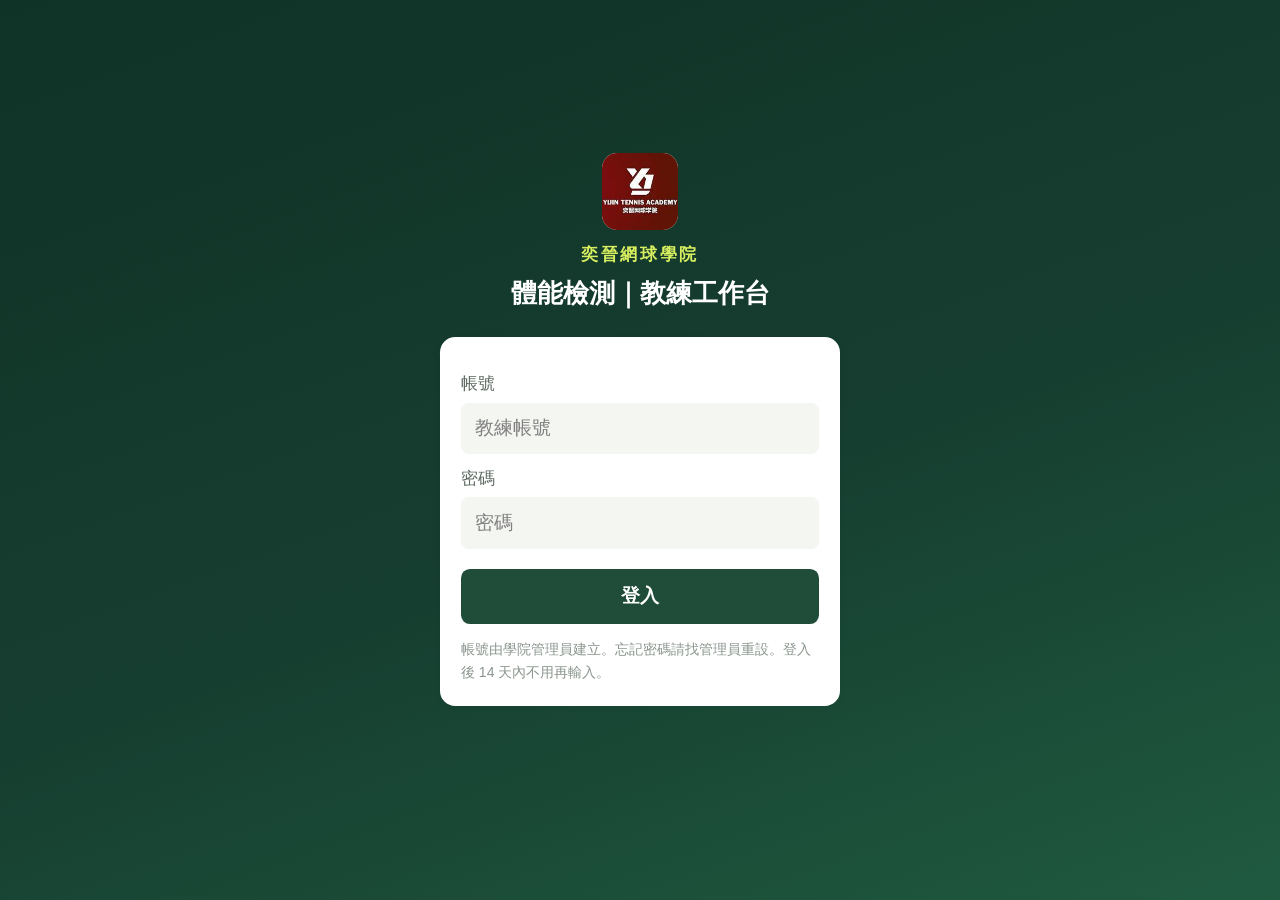
==== app/index.html @ 8dd58647 "app: index 切到橫幅導覽版" ====
<!DOCTYPE html>
<html lang="en">
  <head>
    <link rel="stylesheet" href="./assets/uni.d2fdec2b.css">

    <meta charset="UTF-8" />
    <script>
      var coverSupport = 'CSS' in window && typeof CSS.supports === 'function' && (CSS.supports('top: env(a)') ||
        CSS.supports('top: constant(a)'))
      document.write(
        '<meta name="viewport" content="width=device-width, user-scalable=no, initial-scale=1.0, maximum-scale=1.0, minimum-scale=1.0' +
        (coverSupport ? ', viewport-fit=cover' : '') + '" />')
    </script>
    <title>奕晉體能</title>
    <!--preload-links-->
    <!--app-context-->
    <script type="module" crossorigin src="./assets/index-J9jFbQ35.js"></script>
    <link rel="stylesheet" crossorigin href="./assets/index-BgIN2h4D.css">
  </head>
  <body>
    <div id="app"><!--app-html--></div>
  </body>
</html>
---- app/assets/uni.d2fdec2b.css ----
uni-button{position:relative;display:block;margin-left:auto;margin-right:auto;padding-left:14px;padding-right:14px;box-sizing:border-box;font-size:18px;text-align:center;text-decoration:none;line-height:2.55555556;border-radius:5px;-webkit-tap-highlight-color:transparent;overflow:hidden;color:#000;background-color:#f8f8f8;cursor:pointer}uni-button[hidden]{display:none!important}uni-button:after{content:" ";width:200%;height:200%;position:absolute;top:0;left:0;border:1px solid rgba(0,0,0,.2);transform:scale(.5);transform-origin:0 0;box-sizing:border-box;border-radius:10px}uni-button[native]{padding-left:0;padding-right:0}uni-button[native] .uni-button-cover-view-wrapper{border:inherit;border-color:inherit;border-radius:inherit;background-color:inherit}uni-button[native] .uni-button-cover-view-inner{padding-left:14px;padding-right:14px}uni-button uni-cover-view{line-height:inherit;white-space:inherit}uni-button[type=default]{color:#000;background-color:#f8f8f8}uni-button[type=primary]{color:#fff;background-color:#007aff}uni-button[type=warn]{color:#fff;background-color:#e64340}uni-button[disabled]{color:rgba(255,255,255,.6);cursor:not-allowed}uni-button[disabled][type=default],uni-button[disabled]:not([type]){color:rgba(0,0,0,.3);background-color:#f7f7f7}uni-button[disabled][type=primary]{background-color:rgba(0,122,255,.6)}uni-button[disabled][type=warn]{background-color:#ec8b89}uni-button[type=primary][plain]{color:#007aff;border:1px solid #007aff;background-color:transparent}uni-button[type=primary][plain][disabled]{color:rgba(0,0,0,.2);border-color:rgba(0,0,0,.2)}uni-button[type=primary][plain]:after{border-width:0}uni-button[type=default][plain]{color:#353535;border:1px solid #353535;background-color:transparent}uni-button[type=default][plain][disabled]{color:rgba(0,0,0,.2);border-color:rgba(0,0,0,.2)}uni-button[type=default][plain]:after{border-width:0}uni-button[plain]{color:#353535;border:1px solid #353535;background-color:transparent}uni-button[plain][disabled]{color:rgba(0,0,0,.2);border-color:rgba(0,0,0,.2)}uni-button[plain]:after{border-width:0}uni-button[plain][native] .uni-button-cover-view-inner{padding:0}uni-button[type=warn][plain]{color:#e64340;border:1px solid #e64340;background-color:transparent}uni-button[type=warn][plain][disabled]{color:rgba(0,0,0,.2);border-color:rgba(0,0,0,.2)}uni-button[type=warn][plain]:after{border-width:0}uni-button[size=mini]{display:inline-block;line-height:2.3;font-size:13px;padding:0 1.34em}uni-button[size=mini][native]{padding:0}uni-button[size=mini][native] .uni-button-cover-view-inner{padding:0 1.34em}uni-button[loading]:not([disabled]){cursor:progress}uni-button[loading]:before{content:" ";display:inline-block;width:18px;height:18px;vertical-align:middle;animation:uni-loading 1s steps(12,end) infinite;background-size:100%}uni-button[loading][type=primary]{color:rgba(255,255,255,.6);background-color:#0062cc}uni-button[loading][type=primary][plain]{color:#007aff;background-color:transparent}uni-button[loading][type=default]{color:rgba(0,0,0,.6);background-color:#dedede}uni-button[loading][type=default][plain]{color:#353535;background-color:transparent}uni-button[loading][type=warn]{color:rgba(255,255,255,.6);background-color:#ce3c39}uni-button[loading][type=warn][plain]{color:#e64340;background-color:transparent}uni-button[loading][native]:before{content:none}.button-hover{color:rgba(0,0,0,.6);background-color:#dedede}.button-hover[plain]{color:rgba(53,53,53,.6);border-color:rgba(53,53,53,.6);background-color:transparent}.button-hover[type=primary]{color:rgba(255,255,255,.6);background-color:#0062cc}.button-hover[type=primary][plain]{color:rgba(0,122,255,.6);border-color:rgba(0,122,255,.6);background-color:transparent}.button-hover[type=default]{color:rgba(0,0,0,.6);background-color:#dedede}.button-hover[type=default][plain]{color:rgba(53,53,53,.6);border-color:rgba(53,53,53,.6);background-color:transparent}.button-hover[type=warn]{color:rgba(255,255,255,.6);background-color:#ce3c39}.button-hover[type=warn][plain]{color:rgba(230,67,64,.6);border-color:rgba(230,67,64,.6);background-color:transparent}uni-canvas{width:300px;height:150px;display:block;position:relative}uni-canvas>.uni-canvas-canvas{position:absolute;top:0;left:0;width:100%;height:100%}uni-image{width:320px;height:240px;display:inline-block;overflow:hidden;position:relative}uni-image[hidden]{display:none}uni-image>div{width:100%;height:100%;background-repeat:no-repeat}uni-image>img{-webkit-touch-callout:none;-webkit-user-select:none;user-select:none;display:block;position:absolute;top:0;left:0;width:100%;height:100%;opacity:0}uni-image>.uni-image-will-change{will-change:transform}uni-input{display:block;font-size:16px;line-height:1.4em;height:1.4em;min-height:1.4em;overflow:hidden}uni-input[hidden]{display:none}.uni-input-wrapper,.uni-input-placeholder,.uni-input-form,.uni-input-input{outline:none;border:none;padding:0;margin:0;text-decoration:inherit}.uni-input-wrapper,.uni-input-form{display:flex;position:relative;width:100%;height:100%;flex-direction:column;justify-content:center}.uni-input-placeholder,.uni-input-input{width:100%}.uni-input-placeholder{position:absolute;top:auto!important;left:0;color:gray;overflow:hidden;text-overflow:clip;white-space:pre;word-break:keep-all;pointer-events:none;line-height:inherit}.uni-input-input{position:relative;display:block;height:100%;background:none;color:inherit;opacity:1;font:inherit;line-height:inherit;letter-spacing:inherit;text-align:inherit;text-indent:inherit;text-transform:inherit;text-shadow:inherit}.uni-input-input[type=search]::-webkit-search-cancel-button,.uni-input-input[type=search]::-webkit-search-decoration{display:none}.uni-input-input::-webkit-outer-spin-button,.uni-input-input::-webkit-inner-spin-button{-webkit-appearance:none;appearance:none;margin:0}.uni-input-input[type=number]{-moz-appearance:textfield}.uni-input-input:disabled{-webkit-text-fill-color:currentcolor}uni-picker-view-column{flex:1;position:relative;height:100%;overflow:hidden}uni-picker-view-column[hidden]{display:none}.uni-picker-view-group{height:100%;overflow:hidden}.uni-picker-view-mask{transform:translateZ(0)}.uni-picker-view-indicator,.uni-picker-view-mask{position:absolute;left:0;width:100%;z-index:3;pointer-events:none}.uni-picker-view-mask{top:0;height:100%;margin:0 auto;background-image:linear-gradient(180deg,rgba(255,255,255,.95),rgba(255,255,255,.6)),linear-gradient(0deg,rgba(255,255,255,.95),rgba(255,255,255,.6));background-position:top,bottom;background-size:100% 102px;background-repeat:no-repeat;transform:translateZ(0)}.uni-picker-view-indicator{height:34px;top:50%;transform:translateY(-50%)}.uni-picker-view-content{position:absolute;top:0;left:0;width:100%;will-change:transform;padding:102px 0;cursor:pointer}.uni-picker-view-content>*{height:var(--picker-view-column-indicator-height);overflow:hidden}.uni-picker-view-indicator:before{top:0;border-top:1px solid #e5e5e5;transform-origin:0 0;transform:scaleY(.5)}.uni-picker-view-indicator:after{bottom:0;border-bottom:1px solid #e5e5e5;transform-origin:0 100%;transform:scaleY(.5)}.uni-picker-view-indicator:after,.uni-picker-view-indicator:before{content:" ";position:absolute;left:0;right:0;height:1px;color:#e5e5e5}uni-picker-view{display:block}.uni-picker-view-wrapper{display:flex;position:relative;overflow:hidden;height:100%}uni-picker-view[hidden]{display:none}.uni-scroll-view-refresher{position:relative;overflow:hidden;flex-shrink:0}.uni-scroll-view-refresher-container{position:absolute;width:100%;bottom:0;display:flex;flex-direction:column-reverse}.uni-scroll-view-refresh{position:absolute;top:0;left:0;right:0;bottom:0;display:flex;flex-direction:row;justify-content:center;align-items:center}.uni-scroll-view-refresh-inner{display:flex;align-items:center;justify-content:center;line-height:0;width:40px;height:40px;border-radius:50%;background-color:#fff;box-shadow:0 1px 6px rgba(0,0,0,.118),0 1px 4px rgba(0,0,0,.118)}.uni-scroll-view-refresh__spinner{transform-origin:center center;animation:uni-scroll-view-refresh-rotate 2s linear infinite}.uni-scroll-view-refresh__spinner>circle{stroke:currentColor;stroke-linecap:round;animation:uni-scroll-view-refresh-dash 2s linear infinite}@keyframes uni-scroll-view-refresh-rotate{0%{transform:rotate(0)}to{transform:rotate(360deg)}}@keyframes uni-scroll-view-refresh-dash{0%{stroke-dasharray:1,200;stroke-dashoffset:0}50%{stroke-dasharray:89,200;stroke-dashoffset:-35px}to{stroke-dasharray:89,200;stroke-dashoffset:-124px}}@keyframes once-show{0%{top:0}}uni-resize-sensor,uni-resize-sensor>div{position:absolute;left:0;top:0;right:0;bottom:0;overflow:hidden}uni-resize-sensor{display:block;z-index:-1;visibility:hidden;animation:once-show 1ms}uni-resize-sensor>div>div{position:absolute;left:0;top:0}uni-resize-sensor>div:first-child>div{width:100000px;height:100000px}uni-resize-sensor>div:last-child>div{width:200%;height:200%}uni-scroll-view{display:block;width:100%}uni-scroll-view[hidden]{display:none}.uni-scroll-view{position:relative;-webkit-overflow-scrolling:touch;width:100%;height:100%;max-height:inherit}.uni-scroll-view-scrollbar-hidden::-webkit-scrollbar{display:none}.uni-scroll-view-scrollbar-hidden{-moz-scrollbars:none;scrollbar-width:none}.uni-scroll-view-content{width:100%;height:100%}uni-switch{-webkit-tap-highlight-color:transparent;display:inline-block;cursor:pointer}uni-switch[hidden]{display:none}uni-switch[disabled]{cursor:not-allowed}uni-switch[disabled] .uni-switch-input{opacity:.7}.uni-switch-wrapper{display:inline-flex;align-items:center;vertical-align:middle}.uni-switch-input{-webkit-appearance:none;appearance:none;position:relative;width:52px;height:32px;margin-right:5px;border:1px solid #dfdfdf;outline:0;border-radius:16px;box-sizing:border-box;background-color:#dfdfdf;transition:background-color .1s,border .1s}.uni-switch-input:before{content:" ";position:absolute;top:0;left:0;width:50px;height:30px;border-radius:15px;background-color:#fdfdfd;transition:transform .3s}.uni-switch-input:after{content:" ";position:absolute;top:0;left:0;width:30px;height:30px;border-radius:15px;background-color:#fff;box-shadow:0 1px 3px rgba(0,0,0,.4);transition:-webkit-transform .3s;transition:transform .3s;transition:transform .3s,-webkit-transform .3s}.uni-switch-input.uni-switch-input-checked{border-color:#007aff;background-color:#007aff}.uni-switch-input.uni-switch-input-checked:before{transform:scale(0)}.uni-switch-input.uni-switch-input-checked:after{transform:translate(20px)}uni-switch .uni-checkbox-input{margin-right:5px;-webkit-appearance:none;appearance:none;outline:0;border:1px solid #d1d1d1;background-color:#fff;border-radius:3px;width:22px;height:22px;position:relative;color:#007aff}uni-switch:not([disabled]) .uni-checkbox-input:hover{border-color:#007aff}uni-switch .uni-checkbox-input svg{fill:#007aff;font-size:22px;position:absolute;top:50%;left:50%;transform:translate(-50%,-48%) scale(.73)}.uni-checkbox-input.uni-checkbox-input-disabled{background-color:#e1e1e1}.uni-checkbox-input.uni-checkbox-input-disabled:before{color:#adadad}uni-text[selectable]{cursor:auto;-webkit-user-select:text;user-select:text}uni-text{white-space:pre-line}uni-textarea{width:300px;height:150px;display:block;position:relative;font-size:16px;line-height:normal;white-space:pre-wrap;word-break:break-all}uni-textarea[hidden]{display:none}uni-textarea[auto-height=true]{height:fit-content!important}.uni-textarea-wrapper,.uni-textarea-placeholder,.uni-textarea-line,.uni-textarea-compute,.uni-textarea-textarea{outline:none;border:none;padding:0;margin:0;text-decoration:inherit}.uni-textarea-wrapper{display:block;position:relative;width:100%;height:100%;min-height:inherit;overflow-y:hidden}.uni-textarea-placeholder,.uni-textarea-line,.uni-textarea-compute,.uni-textarea-textarea{position:absolute;width:100%;height:100%;left:0;top:0;white-space:inherit;word-break:inherit}.uni-textarea-placeholder{color:gray;overflow:hidden}.uni-textarea-line,.uni-textarea-compute{visibility:hidden;height:auto}.uni-textarea-line{width:1em}.uni-textarea-compute-auto-height{overflow-wrap:break-word}.uni-textarea-textarea{resize:none;background:none;color:inherit;opacity:1;font:inherit;line-height:inherit;letter-spacing:inherit;text-align:inherit;text-indent:inherit;text-transform:inherit;text-shadow:inherit}.uni-textarea-textarea-fix-margin{width:auto;right:0;margin:0 -3px}.uni-textarea-textarea:disabled{-webkit-text-fill-color:currentcolor}uni-view{display:block}uni-view[hidden]{display:none}uni-modal{position:fixed;top:0;right:0;bottom:0;left:0;z-index:999;display:block;box-sizing:border-box}.uni-modal{position:fixed;z-index:999;width:80%;max-width:300px;top:50%;left:50%;transform:translate(-50%,-50%);background-color:#fff;text-align:center;border-radius:3px;overflow:hidden}.uni-modal *{box-sizing:border-box}.uni-modal__hd{padding:1em 1.6em .3em}.uni-modal__title{font-weight:400;font-size:18px;word-wrap:break-word;word-break:break-all;white-space:pre-wrap;overflow:hidden;text-overflow:ellipsis;display:-webkit-box;-webkit-line-clamp:2;-webkit-box-orient:vertical}.uni-modal__bd{padding:1.3em 1.6em;min-height:40px;font-size:15px;line-height:1.4;word-wrap:break-word;word-break:break-all;white-space:pre-wrap;color:#999;max-height:400px;overflow-x:hidden;overflow-y:auto}.uni-modal__textarea{resize:none;border:0;margin:0;width:90%;padding:10px;font-size:20px;outline:none;border:none;background-color:#eee;text-decoration:inherit;line-height:1.2}.uni-modal__ft{position:relative;line-height:48px;font-size:18px;display:flex}.uni-modal__ft:after{content:" ";position:absolute;left:0;top:0;right:0;height:1px;border-top:1px solid #d5d5d6;color:#d5d5d6;transform-origin:0 0;transform:scaleY(.5)}.uni-modal__btn{display:block;flex:1;color:#3cc51f;text-decoration:none;-webkit-tap-highlight-color:rgba(0,0,0,0);position:relative;cursor:pointer}.uni-modal__btn:active{background-color:#eee}.uni-modal__btn:after{content:" ";position:absolute;left:0;top:0;width:1px;bottom:0;border-left:1px solid #d5d5d6;color:#d5d5d6;transform-origin:0 0;transform:scaleX(.5)}.uni-modal__btn:first-child:after{display:none}.uni-modal__btn_default{color:#353535}.uni-modal__btn_primary{color:#007aff}uni-toast{position:fixed;top:0;right:0;bottom:0;left:0;z-index:999;display:block;box-sizing:border-box;pointer-events:none;font-size:16px}uni-toast .uni-sample-toast{position:fixed;z-index:999;top:50%;left:50%;transform:translate(-50%,-50%);text-align:center;width:max-content;max-width:80%;max-width:min(200px,80%);box-sizing:border-box;padding:12px 20px;background-color:rgba(76,76,76,.95);border-radius:10px}uni-toast .uni-simple-toast__text{display:-webkit-box;-webkit-box-orient:vertical;-webkit-line-clamp:2;overflow:hidden;margin:0;color:#fff;font-size:16px;line-height:1.4;text-align:center;max-width:100%;word-break:break-word;white-space:normal}uni-toast .uni-sample-toast.uni-toast--top{top:12px;top:calc(12px + env(safe-area-inset-top,0px));transform:translate(-50%)}uni-toast .uni-sample-toast.uni-toast--bottom{top:auto;bottom:12px;bottom:calc(12px + env(safe-area-inset-bottom,0px));transform:translate(-50%)}uni-toast .uni-mask{pointer-events:auto}uni-toast .uni-toast{position:fixed;z-index:999;width:140px;height:140px;display:flex;flex-direction:column;align-items:center;justify-content:center;top:50%;left:50%;transform:translate(-50%,-50%);background:rgba(76,76,76,.95);text-align:center;border-radius:10px;color:#fff}.uni-toast *{box-sizing:border-box}uni-toast .uni-toast__icon{margin:0;flex-shrink:0;width:36px!important;height:36px!important;object-fit:contain;vertical-align:baseline!important}.uni-icon_toast{margin:15px 0 0}.uni-icon_toast.uni-icon-success-no-circle:before{color:#fff;font-size:55px}.uni-icon_toast.uni-loading{margin:20px 0 0;width:38px;height:38px;vertical-align:baseline}uni-toast .uni-toast__content{display:-webkit-box;-webkit-box-orient:vertical;-webkit-line-clamp:2;margin:16px 0 0;padding:0 8px;max-width:100%;overflow:hidden;font-size:16px;line-height:1.4;color:#fff;word-break:break-word;white-space:normal}uni-picker{position:relative;display:block;cursor:pointer}uni-picker[hidden]{display:none}uni-picker[disabled]{cursor:not-allowed}.uni-picker-container{display:none;position:fixed;left:0;right:0;top:0;bottom:0;box-sizing:border-box;z-index:999;font-size:16px}.uni-picker-container .uni-picker-custom *{box-sizing:border-box}.uni-picker-container .uni-picker-custom{position:fixed;left:0;bottom:0;transform:translateY(100%);backface-visibility:hidden;z-index:999;width:100%;background-color:#fff;visibility:hidden;transition:transform .3s,visibility .3s}.uni-picker-container .uni-picker-custom.uni-picker-toggle{visibility:visible;transform:translate(0)}.uni-picker-container .uni-picker-content{position:relative;display:block;width:100%;height:238px;background-color:#fff}.uni-picker-container .uni-picker-item{padding:0;height:34px;line-height:34px;text-align:center;color:#000;text-overflow:ellipsis;white-space:nowrap;overflow:hidden;cursor:pointer}.uni-picker-container .uni-picker-header{display:block;position:relative;text-align:center;width:100%;height:45px}.uni-picker-container .uni-picker-header:after{content:"";position:absolute;left:0;bottom:0;right:0;height:1px;clear:both;border-bottom:1px solid #e5e5e5;color:#e5e5e5;transform-origin:0 100%;transform:scaleY(.5)}.uni-picker-container .uni-picker-action{display:block;max-width:50%;top:0;height:100%;box-sizing:border-box;padding:0 14px;font-size:17px;line-height:45px;overflow:hidden;cursor:pointer}.uni-picker-container .uni-picker-action.uni-picker-action-cancel{float:left;color:#888}.uni-picker-container .uni-picker-action.uni-picker-action-confirm{float:right;color:#007aff}.uni-picker-container .uni-picker-select{display:none}.uni-picker-system{position:absolute;display:none;display:block;top:0;left:0;width:100%;height:100%;overflow:hidden}.uni-picker-system>.uni-picker-system_input{position:absolute;border:none;height:100%;opacity:0;cursor:pointer}.uni-picker-system>.uni-picker-system_input.firefox{top:0;left:0;width:100%}.uni-picker-system>.uni-picker-system_input.chrome{top:0;left:0;width:2em;font-size:32px;height:32px}@media screen and (min-width: 500px) and (min-height: 500px){.uni-mask.uni-picker-mask{background:none}.uni-picker-container .uni-picker-custom{width:300px!important;left:50%;right:auto;top:50%;bottom:auto;transform:translate(-50%,-50%);opacity:0;border-radius:5px;transition:opacity .3s,visibility .3s;box-shadow:0 0 20px 5px rgba(0,0,0,.3)}.uni-picker-container .uni-picker-header{border-radius:5px 5px 0 0}.uni-picker-container .uni-picker-content{transform:translate(0 0);overflow:hidden;border-radius:0 0 5px 5px}.uni-picker-container .uni-picker-custom.uni-picker-toggle{opacity:1;transform:translate(-50%,-50%)}.uni-selector-select .uni-picker-header,.uni-selector-select .uni-picker-content{display:none}.uni-selector-select .uni-picker-select{display:block;max-height:300px;overflow:auto;background-color:#fff;border-radius:5px;padding:6px 0}.uni-selector-select .uni-picker-item{padding:0 10px;color:#555}.uni-selector-select .uni-picker-item:hover{background-color:#f6f6f6}.uni-selector-select .uni-picker-item.selected{color:#007aff}}
---- app/assets/index-BgIN2h4D.css ----
*{margin:0;-webkit-tap-highlight-color:transparent}html,body{-webkit-user-select:none;-moz-user-select:none;user-select:none;width:100%;height:100%}body{overflow-x:hidden;font-size:16px}uni-app,uni-page,uni-page-wrapper,uni-page-body{display:block;box-sizing:border-box;width:100%}uni-page-wrapper{position:relative}#app,uni-app,uni-page,uni-page-wrapper{height:100%}.uni-mask{position:fixed;z-index:999;top:0;right:0;left:0;bottom:0;background:rgba(0,0,0,.5)}.uni-fade-enter-active,.uni-fade-leave-active{transition-duration:.25s;transition-property:opacity;transition-timing-function:ease}.uni-fade-enter-from,.uni-fade-leave-active{opacity:0}.uni-loading,uni-button[loading]:before{background-color:transparent;background-image:url(data:image/svg+xml;base64,\ [base64]);background-repeat:no-repeat}.uni-loading{width:20px;height:20px;display:inline-block;vertical-align:middle;animation:uni-loading 1s steps(12,end) infinite;background-size:100%}@keyframes uni-loading{0%{transform:rotate3d(0,0,1,0)}to{transform:rotate3d(0,0,1,360deg)}}html{--primary-color: #007aff;--UI-BG: #fff;--UI-BG-1: #f7f7f7;--UI-BG-2: #fff;--UI-BG-3: #f7f7f7;--UI-BG-4: #4c4c4c;--UI-BG-5: #fff;--UI-FG: #000;--UI-FG-0: rgba(0, 0, 0, .9);--UI-FG-HALF: rgba(0, 0, 0, .9);--UI-FG-1: rgba(0, 0, 0, .5);--UI-FG-2: rgba(0, 0, 0, .3);--UI-FG-3: rgba(0, 0, 0, .1)}uni-page[data-type] uni-page-body{background-color:transparent}body:after{position:fixed;content:"";left:-1000px;top:-1000px;animation:shadow-preload .1s;animation-delay:3s}@keyframes shadow-preload{0%{background-image:url(https://cdn.dcloud.net.cn/img/shadow-grey.png)}to{background-image:url(https://cdn.dcloud.net.cn/img/shadow-grey.png)}}.uni-async-error{position:absolute;left:0;right:0;top:0;bottom:0;color:#999;padding:100px 10px;text-align:center}.uni-async-loading{box-sizing:border-box;width:100%;padding:50px;text-align:center}.uni-async-loading .uni-loading{width:30px;height:30px}uni-page-head{display:block;box-sizing:border-box}.uni-page-head{position:fixed;left:var(--window-left);right:var(--window-right);height:44px;height:calc(44px + constant(safe-area-inset-top));height:calc(44px + env(safe-area-inset-top));padding:7px 3px;padding-top:calc(7px + constant(safe-area-inset-top));padding-top:calc(7px + env(safe-area-inset-top));display:flex;overflow:hidden;justify-content:space-between;box-sizing:border-box;z-index:998;color:#fff;background-color:#000;transition-property:all}.uni-page-head *{box-sizing:border-box}.uni-page-head .uni-btn-icon{overflow:hidden;min-width:1em;font-style:normal}.uni-page-head-titlePenetrate,.uni-page-head-titlePenetrate .uni-page-head-bd,.uni-page-head-titlePenetrate .uni-page-head-bd *{pointer-events:none}.uni-page-head-titlePenetrate *{pointer-events:auto}.uni-page-head.uni-page-head-transparent .uni-page-head-ft>div{justify-content:center}.uni-page-head~.uni-placeholder{width:100%;height:44px;height:calc(44px + constant(safe-area-inset-top));height:calc(44px + env(safe-area-inset-top))}.uni-placeholder-titlePenetrate{pointer-events:none}.uni-page-head-hd{display:flex;align-items:center;font-size:16px}.uni-page-head-bd{position:absolute;left:70px;right:70px;min-width:0;-webkit-user-select:auto;-moz-user-select:auto;user-select:auto}.uni-page-head-btn{position:relative;width:auto;margin:0 2px;word-break:keep-all;white-space:pre;cursor:pointer;font-size:0px}.uni-page-head-transparent .uni-page-head-btn{display:flex;align-items:center;width:32px;height:32px;border-radius:50%;background-color:rgba(0,0,0,.5)}.uni-page-head-btn-red-dot:after{content:attr(badge-text);position:absolute;right:0;top:0;background-color:red;color:#fff;width:18px;height:18px;line-height:18px;border-radius:18px;overflow:hidden;transform:scale(.5) translate(40%,-40%);transform-origin:100% 0}.uni-page-head-btn-red-dot[badge-text]:after{font-size:12px;width:auto;min-width:18px;max-width:42px;text-align:center;padding:0 3px;transform:scale(.7) translate(40%,-40%)}.uni-page-head-btn-select svg{vertical-align:middle;margin-left:2px;transform:rotate(270deg) scale(.8)}.uni-page-head-search{position:relative;display:flex;flex:1;margin:0 2px;line-height:30px;font-size:15px}.uni-page-head-search-input{width:100%;height:100%;padding-left:34px;text-align:left}.uni-page-head-search-input .uni-input-input:disabled{pointer-events:none}.uni-page-head-search-placeholder{position:absolute;max-width:100%;height:100%;padding-left:34px;overflow:hidden;word-break:keep-all;white-space:pre}.uni-page-head-search-placeholder-right{right:0}.uni-page-head-search-placeholder-center{left:50%;transform:translate(-50%)}.uni-page-head-search-icon{position:absolute;top:0;left:2px;width:30px;height:30px;display:flex;justify-content:center;align-items:center}.uni-page-head-ft{display:flex;align-items:center;flex-direction:row-reverse;font-size:13px}.uni-page-head__title{font-weight:700;font-size:16px;line-height:30px;text-align:center;overflow:hidden;white-space:nowrap;text-overflow:ellipsis}.uni-page-head__title .uni-loading{width:16px;height:16px;margin-top:-3px}.uni-page-head__title .uni-page-head__title_image{width:auto;height:26px;vertical-align:middle}.uni-page-head-shadow{overflow:visible}.uni-page-head-shadow:after{content:"";position:absolute;left:0;right:0;top:100%;height:5px;background-size:100% 100%}uni-page-head[uni-page-head-type=default]~uni-page-wrapper{height:calc(100% - 44px);height:calc(100% - 44px - constant(safe-area-inset-top));height:calc(100% - 44px - env(safe-area-inset-top))}.uni-page-head-shadow-grey:after{background-image:url(https://cdn.dcloud.net.cn/img/shadow-grey.png)}.uni-page-head-shadow-blue:after{background-image:url(https://cdn.dcloud.net.cn/img/shadow-blue.png)}.uni-page-head-shadow-green:after{background-image:url(https://cdn.dcloud.net.cn/img/shadow-green.png)}.uni-page-head-shadow-orange:after{background-image:url(https://cdn.dcloud.net.cn/img/shadow-orange.png)}.uni-page-head-shadow-red:after{background-image:url(https://cdn.dcloud.net.cn/img/shadow-red.png)}.uni-page-head-shadow-yellow:after{background-image:url(https://cdn.dcloud.net.cn/img/shadow-yellow.png)}uni-page-refresh{position:absolute;top:0;width:100%;height:40px;display:block;box-sizing:border-box}.uni-page-refresh{position:absolute;top:-45px;left:50%;transform:translate3d(-50%,0,0);width:40px;height:40px;justify-content:center;align-items:center;background:#fff;border-radius:50%;box-shadow:0 1px 6px rgba(0,0,0,.118),0 1px 4px rgba(0,0,0,.118);display:none;z-index:997}.uni-page-refresh-inner{display:flex;align-items:center;justify-content:center;line-height:0;width:40px;height:40px;border-radius:50%}.uni-page-refresh--pulling .uni-page-refresh,.uni-page-refresh--aborting .uni-page-refresh,.uni-page-refresh--reached .uni-page-refresh,.uni-page-refresh--refreshing .uni-page-refresh,.uni-page-refresh--restoring .uni-page-refresh{display:flex}.uni-page-refresh--pulling .uni-page-refresh__spinner,.uni-page-refresh--aborting .uni-page-refresh__spinner,.uni-page-refresh--reached .uni-page-refresh__spinner,.uni-page-refresh--refreshing .uni-page-refresh__icon,.uni-page-refresh--restoring .uni-page-refresh__icon{display:none}.uni-page-refresh--refreshing .uni-page-refresh__spinner{transform-origin:center center;animation:uni-page-refresh-rotate 2s linear infinite}.uni-page-refresh--refreshing .uni-page-refresh__path{stroke-dasharray:1,200;stroke-dashoffset:0;stroke-linecap:round;animation:uni-page-refresh-dash 1.5s ease-in-out infinite,uni-page-refresh-colorful 6s ease-in-out infinite}@keyframes uni-page-refresh-rotate{to{transform:rotate(360deg)}}@keyframes uni-page-refresh-dash{0%{stroke-dasharray:1,200;stroke-dashoffset:0}50%{stroke-dasharray:89,200;stroke-dashoffset:-35px}to{stroke-dasharray:89,200;stroke-dashoffset:-124px}}uni-page-body{background:#f4f6f2;color:#1b1f1c;font-family:-apple-system,PingFang TC,PingFang SC,Microsoft JhengHei,sans-serif;font-size:.875rem;line-height:1.6}body{background:#f4f6f2}.wrap{padding:.75rem .875rem 1.875rem}.card{background:#fff;border-radius:.625rem;padding:.875rem;margin-bottom:.75rem;box-shadow:0 .0625rem .3125rem rgba(20,40,30,.05)}.card-title{font-size:1rem;font-weight:700;margin-bottom:.5rem;display:flex;align-items:center;justify-content:space-between}.muted{color:#6b736d;font-size:.75rem}.btn{background:#1f4d3a;color:#fff;border-radius:.4375rem;font-size:.9375rem;font-weight:600;padding:.6875rem 0;text-align:center;border:none;line-height:1.4}.btn:after{border:none}.btn-ghost{background:#fff;color:#1f4d3a;border:.0625rem solid #1F4D3A}.btn[disabled]{opacity:.5}.tag{display:inline-block;font-size:.6875rem;padding:.0625rem .4375rem;border-radius:31.21875rem;background:#eef2ee;color:#3e4a42;margin-right:.3125rem}.tag-good{background:#e3f1e6;color:#1e6b3a}.tag-bad{background:#fbe8e3;color:#a8412d}.tag-mid{background:#f2f0e2;color:#6e6420}.input{background:#f4f6f2;border-radius:.375rem;padding:.5625rem .6875rem;font-size:.9375rem;height:1.375rem}.demo-bar{background:#fff6d6;color:#6e5a12;font-size:.6875rem;padding:.375rem .875rem}
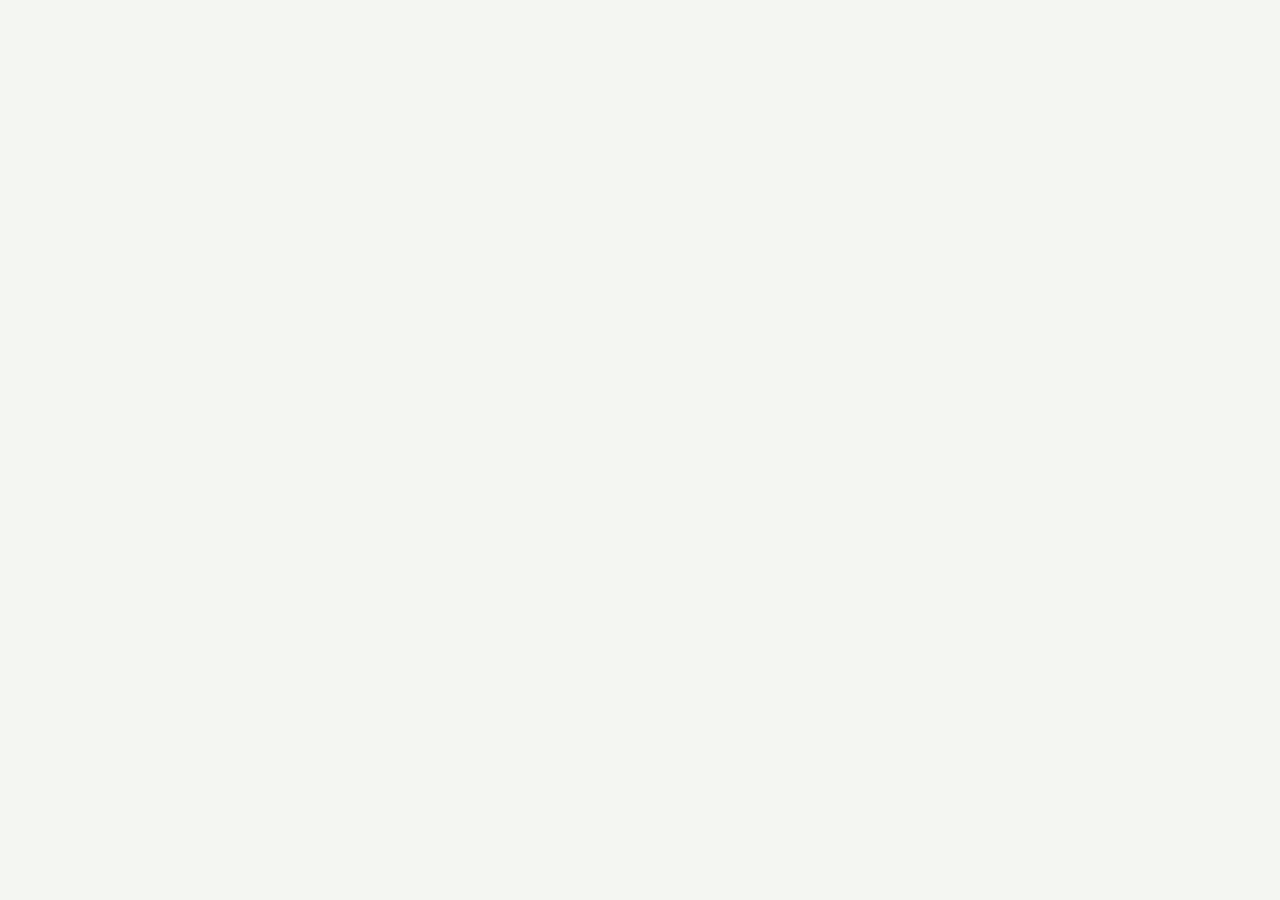
==== commit bb2a89ba: "訓練紀錄：上次重量提示改淡（index.html）" ====
--- a/app/index.html
+++ b/app/index.html
@@ -1,7 +1,7 @@
 <!DOCTYPE html>
 <html lang="en">
   <head>
-    <link rel="stylesheet" href="./assets/uni.d2fdec2b.css">
+    <link rel="stylesheet" href="./assets/uni.ea179fb1.css">
 
     <meta charset="UTF-8" />
     <script>
@@ -14,7 +14,7 @@
     <title>奕晉體能</title>
     <!--preload-links-->
     <!--app-context-->
-    <script type="module" crossorigin src="./assets/index-J9jFbQ35.js"></script>
+    <script type="module" crossorigin src="./assets/index-DeZSWlCA.js"></script>
     <link rel="stylesheet" crossorigin href="./assets/index-BgIN2h4D.css">
   </head>
   <body>
--- a/app/assets/uni.ea179fb1.css
+++ b/app/assets/uni.ea179fb1.css
@@ -0,0 +1 @@
+uni-button{position:relative;display:block;margin-left:auto;margin-right:auto;padding-left:14px;padding-right:14px;box-sizing:border-box;font-size:18px;text-align:center;text-decoration:none;line-height:2.55555556;border-radius:5px;-webkit-tap-highlight-color:transparent;overflow:hidden;color:#000;background-color:#f8f8f8;cursor:pointer}uni-button[hidden]{display:none!important}uni-button:after{content:" ";width:200%;height:200%;position:absolute;top:0;left:0;border:1px solid rgba(0,0,0,.2);transform:scale(.5);transform-origin:0 0;box-sizing:border-box;border-radius:10px}uni-button[native]{padding-left:0;padding-right:0}uni-button[native] .uni-button-cover-view-wrapper{border:inherit;border-color:inherit;border-radius:inherit;background-color:inherit}uni-button[native] .uni-button-cover-view-inner{padding-left:14px;padding-right:14px}uni-button uni-cover-view{line-height:inherit;white-space:inherit}uni-button[type=default]{color:#000;background-color:#f8f8f8}uni-button[type=primary]{color:#fff;background-color:#007aff}uni-button[type=warn]{color:#fff;background-color:#e64340}uni-button[disabled]{color:rgba(255,255,255,.6);cursor:not-allowed}uni-button[disabled][type=default],uni-button[disabled]:not([type]){color:rgba(0,0,0,.3);background-color:#f7f7f7}uni-button[disabled][type=primary]{background-color:rgba(0,122,255,.6)}uni-button[disabled][type=warn]{background-color:#ec8b89}uni-button[type=primary][plain]{color:#007aff;border:1px solid #007aff;background-color:transparent}uni-button[type=primary][plain][disabled]{color:rgba(0,0,0,.2);border-color:rgba(0,0,0,.2)}uni-button[type=primary][plain]:after{border-width:0}uni-button[type=default][plain]{color:#353535;border:1px solid #353535;background-color:transparent}uni-button[type=default][plain][disabled]{color:rgba(0,0,0,.2);border-color:rgba(0,0,0,.2)}uni-button[type=default][plain]:after{border-width:0}uni-button[plain]{color:#353535;border:1px solid #353535;background-color:transparent}uni-button[plain][disabled]{color:rgba(0,0,0,.2);border-color:rgba(0,0,0,.2)}uni-button[plain]:after{border-width:0}uni-button[plain][native] .uni-button-cover-view-inner{padding:0}uni-button[type=warn][plain]{color:#e64340;border:1px solid #e64340;background-color:transparent}uni-button[type=warn][plain][disabled]{color:rgba(0,0,0,.2);border-color:rgba(0,0,0,.2)}uni-button[type=warn][plain]:after{border-width:0}uni-button[size=mini]{display:inline-block;line-height:2.3;font-size:13px;padding:0 1.34em}uni-button[size=mini][native]{padding:0}uni-button[size=mini][native] .uni-button-cover-view-inner{padding:0 1.34em}uni-button[loading]:not([disabled]){cursor:progress}uni-button[loading]:before{content:" ";display:inline-block;width:18px;height:18px;vertical-align:middle;animation:uni-loading 1s steps(12,end) infinite;background-size:100%}uni-button[loading][type=primary]{color:rgba(255,255,255,.6);background-color:#0062cc}uni-button[loading][type=primary][plain]{color:#007aff;background-color:transparent}uni-button[loading][type=default]{color:rgba(0,0,0,.6);background-color:#dedede}uni-button[loading][type=default][plain]{color:#353535;background-color:transparent}uni-button[loading][type=warn]{color:rgba(255,255,255,.6);background-color:#ce3c39}uni-button[loading][type=warn][plain]{color:#e64340;background-color:transparent}uni-button[loading][native]:before{content:none}.button-hover{color:rgba(0,0,0,.6);background-color:#dedede}.button-hover[plain]{color:rgba(53,53,53,.6);border-color:rgba(53,53,53,.6);background-color:transparent}.button-hover[type=primary]{color:rgba(255,255,255,.6);background-color:#0062cc}.button-hover[type=primary][plain]{color:rgba(0,122,255,.6);border-color:rgba(0,122,255,.6);background-color:transparent}.button-hover[type=default]{color:rgba(0,0,0,.6);background-color:#dedede}.button-hover[type=default][plain]{color:rgba(53,53,53,.6);border-color:rgba(53,53,53,.6);background-color:transparent}.button-hover[type=warn]{color:rgba(255,255,255,.6);background-color:#ce3c39}.button-hover[type=warn][plain]{color:rgba(230,67,64,.6);border-color:rgba(230,67,64,.6);background-color:transparent}uni-canvas{width:300px;height:150px;display:block;position:relative}uni-canvas>.uni-canvas-canvas{position:absolute;top:0;left:0;width:100%;height:100%}uni-image{width:320px;height:240px;display:inline-block;overflow:hidden;position:relative}uni-image[hidden]{display:none}uni-image>div{width:100%;height:100%;background-repeat:no-repeat}uni-image>img{-webkit-touch-callout:none;-webkit-user-select:none;user-select:none;display:block;position:absolute;top:0;left:0;width:100%;height:100%;opacity:0}uni-image>.uni-image-will-change{will-change:transform}uni-input{display:block;font-size:16px;line-height:1.4em;height:1.4em;min-height:1.4em;overflow:hidden}uni-input[hidden]{display:none}.uni-input-wrapper,.uni-input-placeholder,.uni-input-form,.uni-input-input{outline:none;border:none;padding:0;margin:0;text-decoration:inherit}.uni-input-wrapper,.uni-input-form{display:flex;position:relative;width:100%;height:100%;flex-direction:column;justify-content:center}.uni-input-placeholder,.uni-input-input{width:100%}.uni-input-placeholder{position:absolute;top:auto!important;left:0;color:gray;overflow:hidden;text-overflow:clip;white-space:pre;word-break:keep-all;pointer-events:none;line-height:inherit}.uni-input-input{position:relative;display:block;height:100%;background:none;color:inherit;opacity:1;font:inherit;line-height:inherit;letter-spacing:inherit;text-align:inherit;text-indent:inherit;text-transform:inherit;text-shadow:inherit}.uni-input-input[type=search]::-webkit-search-cancel-button,.uni-input-input[type=search]::-webkit-search-decoration{display:none}.uni-input-input::-webkit-outer-spin-button,.uni-input-input::-webkit-inner-spin-button{-webkit-appearance:none;appearance:none;margin:0}.uni-input-input[type=number]{-moz-appearance:textfield}.uni-input-input:disabled{-webkit-text-fill-color:currentcolor}uni-picker-view-column{flex:1;position:relative;height:100%;overflow:hidden}uni-picker-view-column[hidden]{display:none}.uni-picker-view-group{height:100%;overflow:hidden}.uni-picker-view-mask{transform:translateZ(0)}.uni-picker-view-indicator,.uni-picker-view-mask{position:absolute;left:0;width:100%;z-index:3;pointer-events:none}.uni-picker-view-mask{top:0;height:100%;margin:0 auto;background-image:linear-gradient(180deg,rgba(255,255,255,.95),rgba(255,255,255,.6)),linear-gradient(0deg,rgba(255,255,255,.95),rgba(255,255,255,.6));background-position:top,bottom;background-size:100% 102px;background-repeat:no-repeat;transform:translateZ(0)}.uni-picker-view-indicator{height:34px;top:50%;transform:translateY(-50%)}.uni-picker-view-content{position:absolute;top:0;left:0;width:100%;will-change:transform;padding:102px 0;cursor:pointer}.uni-picker-view-content>*{height:var(--picker-view-column-indicator-height);overflow:hidden}.uni-picker-view-indicator:before{top:0;border-top:1px solid #e5e5e5;transform-origin:0 0;transform:scaleY(.5)}.uni-picker-view-indicator:after{bottom:0;border-bottom:1px solid #e5e5e5;transform-origin:0 100%;transform:scaleY(.5)}.uni-picker-view-indicator:after,.uni-picker-view-indicator:before{content:" ";position:absolute;left:0;right:0;height:1px;color:#e5e5e5}uni-picker-view{display:block}.uni-picker-view-wrapper{display:flex;position:relative;overflow:hidden;height:100%}uni-picker-view[hidden]{display:none}.uni-scroll-view-refresher{position:relative;overflow:hidden;flex-shrink:0}.uni-scroll-view-refresher-container{position:absolute;width:100%;bottom:0;display:flex;flex-direction:column-reverse}.uni-scroll-view-refresh{position:absolute;top:0;left:0;right:0;bottom:0;display:flex;flex-direction:row;justify-content:center;align-items:center}.uni-scroll-view-refresh-inner{display:flex;align-items:center;justify-content:center;line-height:0;width:40px;height:40px;border-radius:50%;background-color:#fff;box-shadow:0 1px 6px rgba(0,0,0,.118),0 1px 4px rgba(0,0,0,.118)}.uni-scroll-view-refresh__spinner{transform-origin:center center;animation:uni-scroll-view-refresh-rotate 2s linear infinite}.uni-scroll-view-refresh__spinner>circle{stroke:currentColor;stroke-linecap:round;animation:uni-scroll-view-refresh-dash 2s linear infinite}@keyframes uni-scroll-view-refresh-rotate{0%{transform:rotate(0)}to{transform:rotate(360deg)}}@keyframes uni-scroll-view-refresh-dash{0%{stroke-dasharray:1,200;stroke-dashoffset:0}50%{stroke-dasharray:89,200;stroke-dashoffset:-35px}to{stroke-dasharray:89,200;stroke-dashoffset:-124px}}@keyframes once-show{0%{top:0}}uni-resize-sensor,uni-resize-sensor>div{position:absolute;left:0;top:0;right:0;bottom:0;overflow:hidden}uni-resize-sensor{display:block;z-index:-1;visibility:hidden;animation:once-show 1ms}uni-resize-sensor>div>div{position:absolute;left:0;top:0}uni-resize-sensor>div:first-child>div{width:100000px;height:100000px}uni-resize-sensor>div:last-child>div{width:200%;height:200%}uni-scroll-view{display:block;width:100%}uni-scroll-view[hidden]{display:none}.uni-scroll-view{position:relative;-webkit-overflow-scrolling:touch;width:100%;height:100%;max-height:inherit}.uni-scroll-view-scrollbar-hidden::-webkit-scrollbar{display:none}.uni-scroll-view-scrollbar-hidden{-moz-scrollbars:none;scrollbar-width:none}.uni-scroll-view-content{width:100%;height:100%}uni-switch{-webkit-tap-highlight-color:transparent;display:inline-block;cursor:pointer}uni-switch[hidden]{display:none}uni-switch[disabled]{cursor:not-allowed}uni-switch[disabled] .uni-switch-input{opacity:.7}.uni-switch-wrapper{display:inline-flex;align-items:center;vertical-align:middle}.uni-switch-input{-webkit-appearance:none;appearance:none;position:relative;width:52px;height:32px;margin-right:5px;border:1px solid #dfdfdf;outline:0;border-radius:16px;box-sizing:border-box;background-color:#dfdfdf;transition:background-color .1s,border .1s}.uni-switch-input:before{content:" ";position:absolute;top:0;left:0;width:50px;height:30px;border-radius:15px;background-color:#fdfdfd;transition:transform .3s}.uni-switch-input:after{content:" ";position:absolute;top:0;left:0;width:30px;height:30px;border-radius:15px;background-color:#fff;box-shadow:0 1px 3px rgba(0,0,0,.4);transition:-webkit-transform .3s;transition:transform .3s;transition:transform .3s,-webkit-transform .3s}.uni-switch-input.uni-switch-input-checked{border-color:#007aff;background-color:#007aff}.uni-switch-input.uni-switch-input-checked:before{transform:scale(0)}.uni-switch-input.uni-switch-input-checked:after{transform:translate(20px)}uni-switch .uni-checkbox-input{margin-right:5px;-webkit-appearance:none;appearance:none;outline:0;border:1px solid #d1d1d1;background-color:#fff;border-radius:3px;width:22px;height:22px;position:relative;color:#007aff}uni-switch:not([disabled]) .uni-checkbox-input:hover{border-color:#007aff}uni-switch .uni-checkbox-input svg{fill:#007aff;font-size:22px;position:absolute;top:50%;left:50%;transform:translate(-50%,-48%) scale(.73)}.uni-checkbox-input.uni-checkbox-input-disabled{background-color:#e1e1e1}.uni-checkbox-input.uni-checkbox-input-disabled:before{color:#adadad}uni-text[selectable]{cursor:auto;-webkit-user-select:text;user-select:text}uni-text{white-space:pre-line}uni-textarea{width:300px;height:150px;display:block;position:relative;font-size:16px;line-height:normal;white-space:pre-wrap;word-break:break-all}uni-textarea[hidden]{display:none}uni-textarea[auto-height=true]{height:fit-content!important}.uni-textarea-wrapper,.uni-textarea-placeholder,.uni-textarea-line,.uni-textarea-compute,.uni-textarea-textarea{outline:none;border:none;padding:0;margin:0;text-decoration:inherit}.uni-textarea-wrapper{display:block;position:relative;width:100%;height:100%;min-height:inherit;overflow-y:hidden}.uni-textarea-placeholder,.uni-textarea-line,.uni-textarea-compute,.uni-textarea-textarea{position:absolute;width:100%;height:100%;left:0;top:0;white-space:inherit;word-break:inherit}.uni-textarea-placeholder{color:gray;overflow:hidden}.uni-textarea-line,.uni-textarea-compute{visibility:hidden;height:auto}.uni-textarea-line{width:1em}.uni-textarea-compute-auto-height{overflow-wrap:break-word}.uni-textarea-textarea{resize:none;background:none;color:inherit;opacity:1;font:inherit;line-height:inherit;letter-spacing:inherit;text-align:inherit;text-indent:inherit;text-transform:inherit;text-shadow:inherit}.uni-textarea-textarea-fix-margin{width:auto;right:0;margin:0 -3px}.uni-textarea-textarea:disabled{-webkit-text-fill-color:currentcolor}uni-view{display:block}uni-view[hidden]{display:none}uni-actionsheet{display:block;box-sizing:border-box}.uni-actionsheet{position:fixed;left:6px;right:6px;bottom:6px;transform:translateY(100%);backface-visibility:hidden;z-index:999;visibility:hidden;transition:transform .3s,visibility .3s}.uni-actionsheet.uni-actionsheet_toggle{visibility:visible;transform:translate(0)}.uni-actionsheet *{box-sizing:border-box}.uni-actionsheet__menu,.uni-actionsheet__action{border-radius:5px;background-color:#fcfcfd}.uni-actionsheet__action{margin-top:6px}.uni-actionsheet__cell,.uni-actionsheet__title{position:relative;padding:10px 6px;text-align:center;font-size:18px;text-overflow:ellipsis;overflow:hidden;cursor:pointer}.uni-actionsheet__title{position:absolute;top:0;right:0;left:0;z-index:1;color:var(--UI-FG);background-color:#fff;border-radius:5px 5px 0 0;border-bottom:1px solid #e5e5e5}.uni-actionsheet__cell:before{content:" ";position:absolute;left:0;top:0;right:0;height:1px;border-top:1px solid #e5e5e5;color:#e5e5e5;transform-origin:0 0;transform:scaleY(.5)}.uni-actionsheet__cell:active{background-color:#ececec}.uni-actionsheet__cell:first-child:before{display:none}@media screen and (min-width: 500px) and (min-height: 500px){.uni-mask.uni-actionsheet__mask{background:none}.uni-actionsheet{width:300px;left:50%;right:auto;top:50%;bottom:auto;transform:translate(-50%,-50%);opacity:0;transition:opacity .3s,visibility .3s}.uni-actionsheet.uni-actionsheet_toggle{opacity:1;transform:translate(-50%,-50%)}.uni-actionsheet__menu{box-shadow:0 0 20px 5px rgba(0,0,0,.3)}.uni-actionsheet__action{display:none}}uni-modal{position:fixed;top:0;right:0;bottom:0;left:0;z-index:999;display:block;box-sizing:border-box}.uni-modal{position:fixed;z-index:999;width:80%;max-width:300px;top:50%;left:50%;transform:translate(-50%,-50%);background-color:#fff;text-align:center;border-radius:3px;overflow:hidden}.uni-modal *{box-sizing:border-box}.uni-modal__hd{padding:1em 1.6em .3em}.uni-modal__title{font-weight:400;font-size:18px;word-wrap:break-word;word-break:break-all;white-space:pre-wrap;overflow:hidden;text-overflow:ellipsis;display:-webkit-box;-webkit-line-clamp:2;-webkit-box-orient:vertical}.uni-modal__bd{padding:1.3em 1.6em;min-height:40px;font-size:15px;line-height:1.4;word-wrap:break-word;word-break:break-all;white-space:pre-wrap;color:#999;max-height:400px;overflow-x:hidden;overflow-y:auto}.uni-modal__textarea{resize:none;border:0;margin:0;width:90%;padding:10px;font-size:20px;outline:none;border:none;background-color:#eee;text-decoration:inherit;line-height:1.2}.uni-modal__ft{position:relative;line-height:48px;font-size:18px;display:flex}.uni-modal__ft:after{content:" ";position:absolute;left:0;top:0;right:0;height:1px;border-top:1px solid #d5d5d6;color:#d5d5d6;transform-origin:0 0;transform:scaleY(.5)}.uni-modal__btn{display:block;flex:1;color:#3cc51f;text-decoration:none;-webkit-tap-highlight-color:rgba(0,0,0,0);position:relative;cursor:pointer}.uni-modal__btn:active{background-color:#eee}.uni-modal__btn:after{content:" ";position:absolute;left:0;top:0;width:1px;bottom:0;border-left:1px solid #d5d5d6;color:#d5d5d6;transform-origin:0 0;transform:scaleX(.5)}.uni-modal__btn:first-child:after{display:none}.uni-modal__btn_default{color:#353535}.uni-modal__btn_primary{color:#007aff}uni-toast{position:fixed;top:0;right:0;bottom:0;left:0;z-index:999;display:block;box-sizing:border-box;pointer-events:none;font-size:16px}uni-toast .uni-sample-toast{position:fixed;z-index:999;top:50%;left:50%;transform:translate(-50%,-50%);text-align:center;width:max-content;max-width:80%;max-width:min(200px,80%);box-sizing:border-box;padding:12px 20px;background-color:rgba(76,76,76,.95);border-radius:10px}uni-toast .uni-simple-toast__text{display:-webkit-box;-webkit-box-orient:vertical;-webkit-line-clamp:2;overflow:hidden;margin:0;color:#fff;font-size:16px;line-height:1.4;text-align:center;max-width:100%;word-break:break-word;white-space:normal}uni-toast .uni-sample-toast.uni-toast--top{top:12px;top:calc(12px + env(safe-area-inset-top,0px));transform:translate(-50%)}uni-toast .uni-sample-toast.uni-toast--bottom{top:auto;bottom:12px;bottom:calc(12px + env(safe-area-inset-bottom,0px));transform:translate(-50%)}uni-toast .uni-mask{pointer-events:auto}uni-toast .uni-toast{position:fixed;z-index:999;width:140px;height:140px;display:flex;flex-direction:column;align-items:center;justify-content:center;top:50%;left:50%;transform:translate(-50%,-50%);background:rgba(76,76,76,.95);text-align:center;border-radius:10px;color:#fff}.uni-toast *{box-sizing:border-box}uni-toast .uni-toast__icon{margin:0;flex-shrink:0;width:36px!important;height:36px!important;object-fit:contain;vertical-align:baseline!important}.uni-icon_toast{margin:15px 0 0}.uni-icon_toast.uni-icon-success-no-circle:before{color:#fff;font-size:55px}.uni-icon_toast.uni-loading{margin:20px 0 0;width:38px;height:38px;vertical-align:baseline}uni-toast .uni-toast__content{display:-webkit-box;-webkit-box-orient:vertical;-webkit-line-clamp:2;margin:16px 0 0;padding:0 8px;max-width:100%;overflow:hidden;font-size:16px;line-height:1.4;color:#fff;word-break:break-word;white-space:normal}uni-picker{position:relative;display:block;cursor:pointer}uni-picker[hidden]{display:none}uni-picker[disabled]{cursor:not-allowed}.uni-picker-container{display:none;position:fixed;left:0;right:0;top:0;bottom:0;box-sizing:border-box;z-index:999;font-size:16px}.uni-picker-container .uni-picker-custom *{box-sizing:border-box}.uni-picker-container .uni-picker-custom{position:fixed;left:0;bottom:0;transform:translateY(100%);backface-visibility:hidden;z-index:999;width:100%;background-color:#fff;visibility:hidden;transition:transform .3s,visibility .3s}.uni-picker-container .uni-picker-custom.uni-picker-toggle{visibility:visible;transform:translate(0)}.uni-picker-container .uni-picker-content{position:relative;display:block;width:100%;height:238px;background-color:#fff}.uni-picker-container .uni-picker-item{padding:0;height:34px;line-height:34px;text-align:center;color:#000;text-overflow:ellipsis;white-space:nowrap;overflow:hidden;cursor:pointer}.uni-picker-container .uni-picker-header{display:block;position:relative;text-align:center;width:100%;height:45px}.uni-picker-container .uni-picker-header:after{content:"";position:absolute;left:0;bottom:0;right:0;height:1px;clear:both;border-bottom:1px solid #e5e5e5;color:#e5e5e5;transform-origin:0 100%;transform:scaleY(.5)}.uni-picker-container .uni-picker-action{display:block;max-width:50%;top:0;height:100%;box-sizing:border-box;padding:0 14px;font-size:17px;line-height:45px;overflow:hidden;cursor:pointer}.uni-picker-container .uni-picker-action.uni-picker-action-cancel{float:left;color:#888}.uni-picker-container .uni-picker-action.uni-picker-action-confirm{float:right;color:#007aff}.uni-picker-container .uni-picker-select{display:none}.uni-picker-system{position:absolute;display:none;display:block;top:0;left:0;width:100%;height:100%;overflow:hidden}.uni-picker-system>.uni-picker-system_input{position:absolute;border:none;height:100%;opacity:0;cursor:pointer}.uni-picker-system>.uni-picker-system_input.firefox{top:0;left:0;width:100%}.uni-picker-system>.uni-picker-system_input.chrome{top:0;left:0;width:2em;font-size:32px;height:32px}@media screen and (min-width: 500px) and (min-height: 500px){.uni-mask.uni-picker-mask{background:none}.uni-picker-container .uni-picker-custom{width:300px!important;left:50%;right:auto;top:50%;bottom:auto;transform:translate(-50%,-50%);opacity:0;border-radius:5px;transition:opacity .3s,visibility .3s;box-shadow:0 0 20px 5px rgba(0,0,0,.3)}.uni-picker-container .uni-picker-header{border-radius:5px 5px 0 0}.uni-picker-container .uni-picker-content{transform:translate(0 0);overflow:hidden;border-radius:0 0 5px 5px}.uni-picker-container .uni-picker-custom.uni-picker-toggle{opacity:1;transform:translate(-50%,-50%)}.uni-selector-select .uni-picker-header,.uni-selector-select .uni-picker-content{display:none}.uni-selector-select .uni-picker-select{display:block;max-height:300px;overflow:auto;background-color:#fff;border-radius:5px;padding:6px 0}.uni-selector-select .uni-picker-item{padding:0 10px;color:#555}.uni-selector-select .uni-picker-item:hover{background-color:#f6f6f6}.uni-selector-select .uni-picker-item.selected{color:#007aff}}
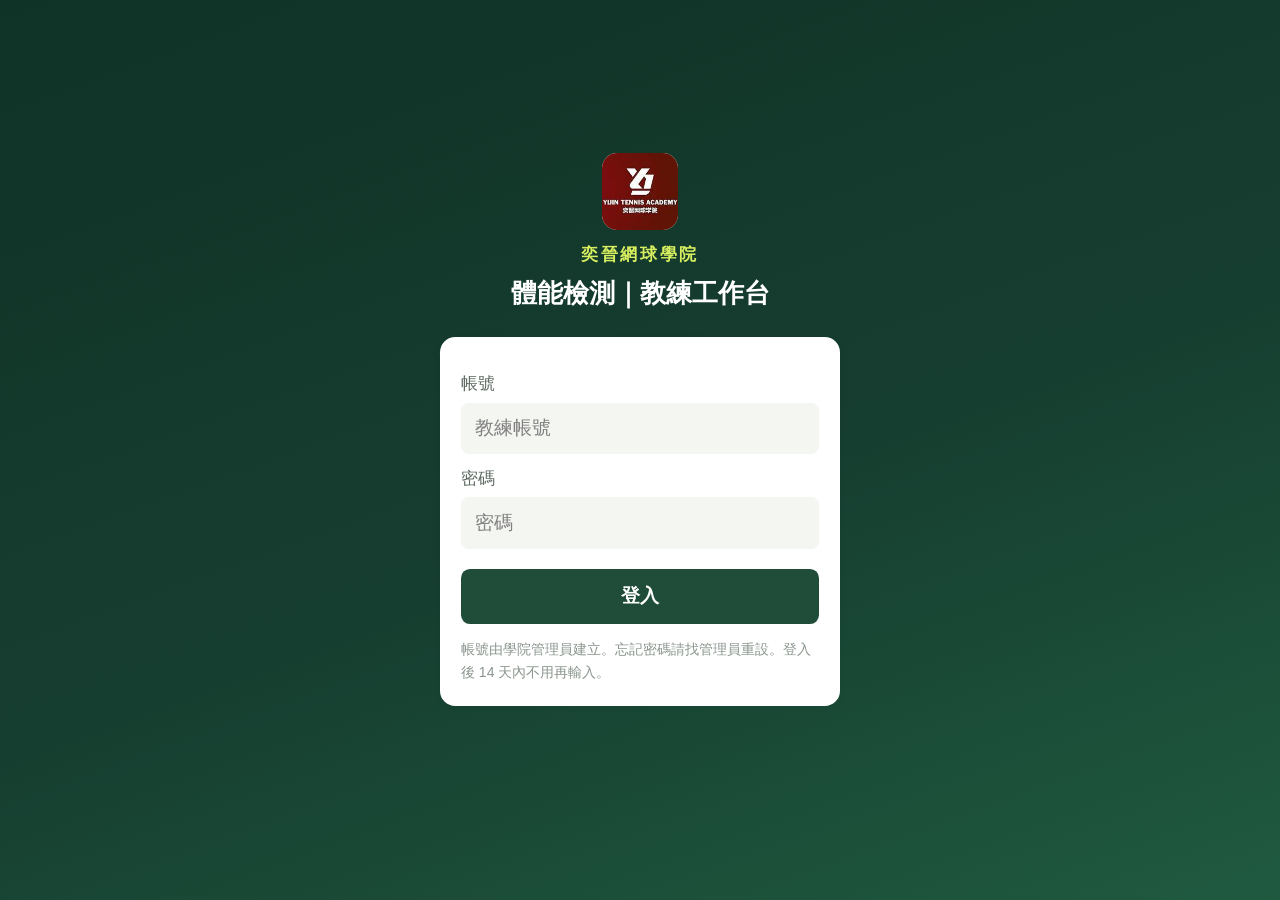
==== commit 93a130f4: "訓練紀錄 iPad 版：逐項大格＋數字鍵盤（index.html）" ====
--- a/app/index.html
+++ b/app/index.html
@@ -14,7 +14,7 @@
     <title>奕晉體能</title>
     <!--preload-links-->
     <!--app-context-->
-    <script type="module" crossorigin src="./assets/index-DeZSWlCA.js"></script>
+    <script type="module" crossorigin src="./assets/index-BL0sju8E.js"></script>
     <link rel="stylesheet" crossorigin href="./assets/index-BgIN2h4D.css">
   </head>
   <body>
